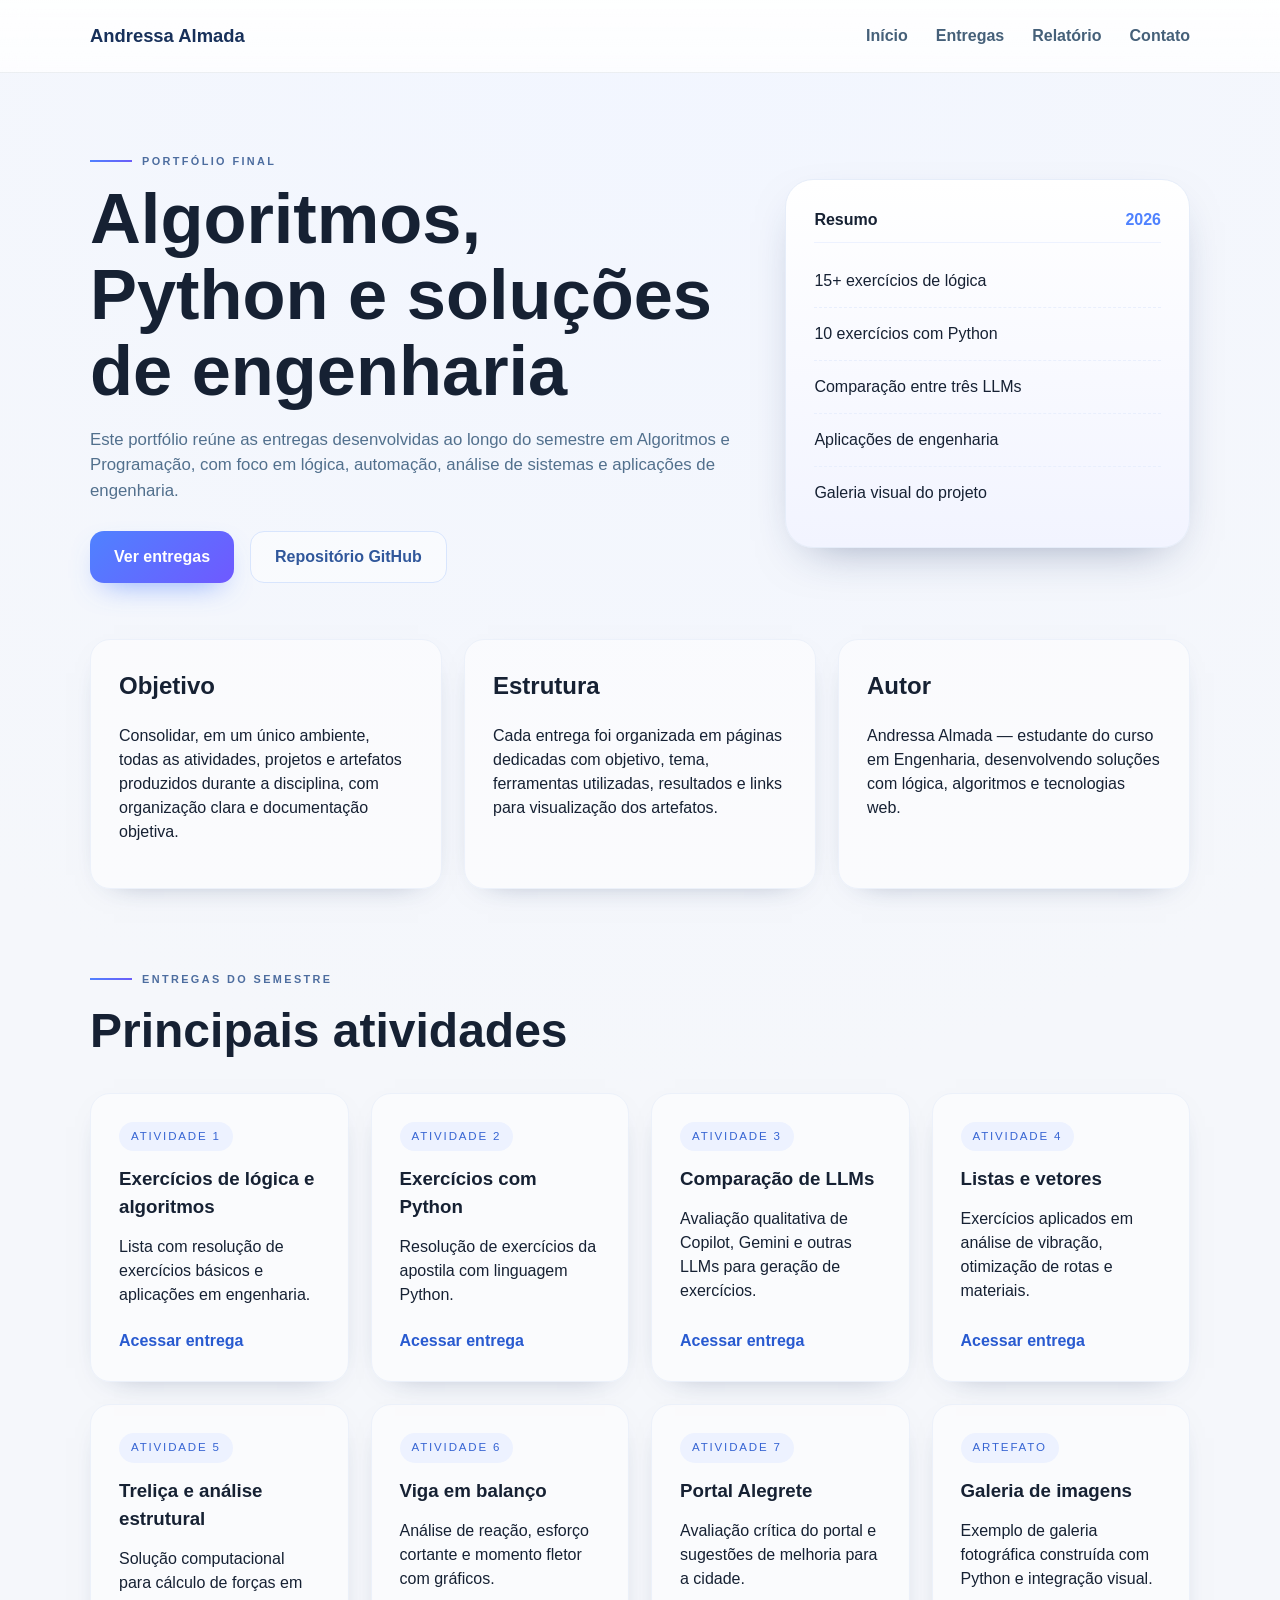
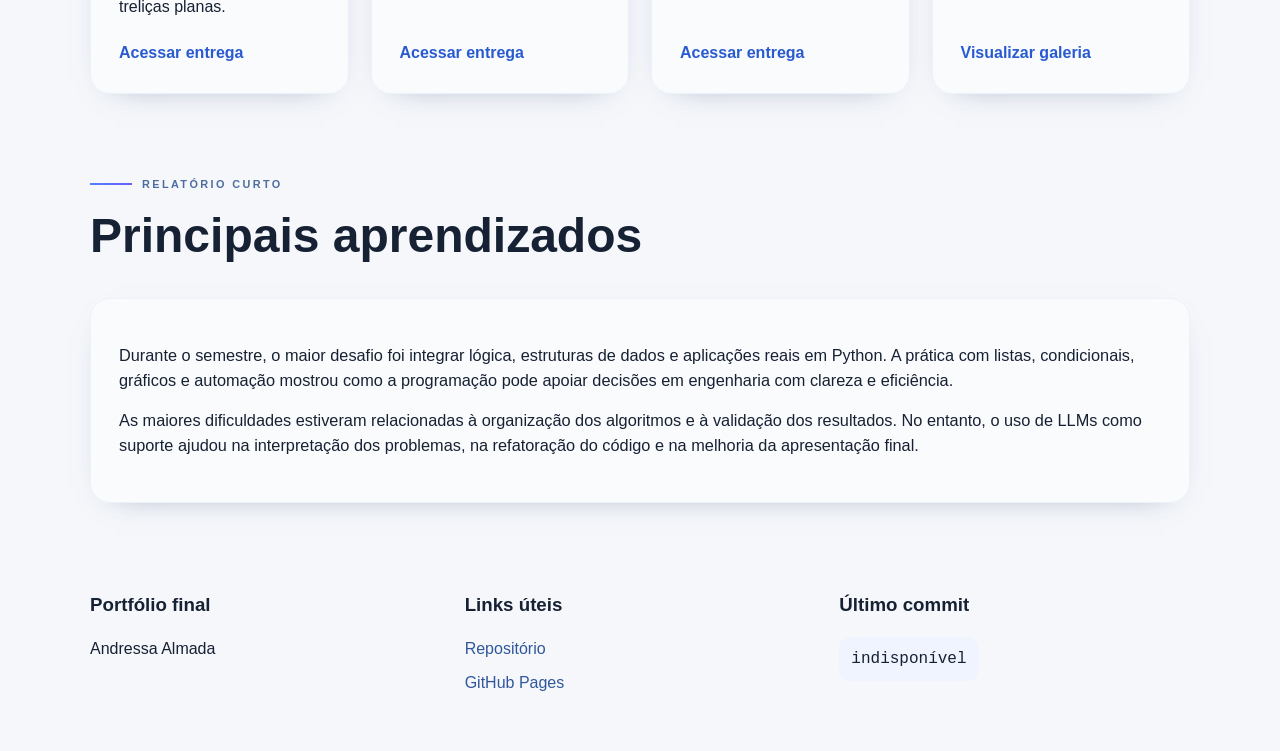
==== index.html @ 1d26ab4d "Finalize portfolio site with organized deliverables" ====
<!DOCTYPE html>
<html lang="pt-BR">
  <head>
    <meta charset="UTF-8" />
    <meta name="viewport" content="width=device-width, initial-scale=1.0" />
    <title>Portfólio de Algoritmos e Programação</title>
    <link rel="stylesheet" href="styles.css" />
  </head>
  <body>
    <div class="page-shell">
      <header class="topbar">
        <div class="container nav-wrap">
          <a class="brand" href="#inicio">Andressa Almada</a>
          <nav class="nav-links" aria-label="Navegação principal">
            <a href="#inicio">Início</a>
            <a href="#entregas">Entregas</a>
            <a href="#relatorio">Relatório</a>
            <a href="#contato">Contato</a>
          </nav>
        </div>
      </header>

      <main>
        <section id="inicio" class="hero">
          <div class="container hero-grid">
            <div class="hero-copy">
              <span class="eyebrow">Portfólio final</span>
              <h1>Algoritmos, Python e soluções de engenharia</h1>
              <p class="hero-text">
                Este portfólio reúne as entregas desenvolvidas ao longo do semestre em
                Algoritmos e Programação, com foco em lógica, automação, análise de
                sistemas e aplicações de engenharia.
              </p>
              <div class="hero-actions">
                <a class="button primary" href="#entregas">Ver entregas</a>
                <a class="button secondary" href="https://github.com/andressaalmada/Portif-lio-Algoritmo-Programa-o" target="_blank" rel="noreferrer">
                  Repositório GitHub
                </a>
              </div>
            </div>
            <aside class="hero-card" aria-label="Resumo do portfólio">
              <div class="hero-card-head">
                <span>Resumo</span>
                <strong>2026</strong>
              </div>
              <ul>
                <li>15+ exercícios de lógica</li>
                <li>10 exercícios com Python</li>
                <li>Comparação entre três LLMs</li>
                <li>Aplicações de engenharia</li>
                <li>Galeria visual do projeto</li>
              </ul>
            </aside>
          </div>
        </section>

        <section class="highlights container">
          <article class="highlight-card">
            <h2>Objetivo</h2>
            <p>
              Consolidar, em um único ambiente, todas as atividades, projetos e
              artefatos produzidos durante a disciplina, com organização clara e
              documentação objetiva.
            </p>
          </article>
          <article class="highlight-card">
            <h2>Estrutura</h2>
            <p>
              Cada entrega foi organizada em páginas dedicadas com objetivo, tema,
              ferramentas utilizadas, resultados e links para visualização dos
              artefatos.
            </p>
          </article>
          <article class="highlight-card">
            <h2>Autor</h2>
            <p>
              Andressa Almada — estudante do curso em Engenharia, desenvolvendo
              soluções com lógica, algoritmos e tecnologias web.
            </p>
          </article>
        </section>

        <section id="entregas" class="deliveries container">
          <div class="section-heading">
            <span class="eyebrow">Entregas do semestre</span>
            <h2>Principais atividades</h2>
          </div>

          <div class="card-grid">
            <article class="delivery-card">
              <span class="card-tag">Atividade 1</span>
              <h3>Exercícios de lógica e algoritmos</h3>
              <p>Lista com resolução de exercícios básicos e aplicações em engenharia.</p>
              <a href="entregas/atividade-1.html">Acessar entrega</a>
            </article>

            <article class="delivery-card">
              <span class="card-tag">Atividade 2</span>
              <h3>Exercícios com Python</h3>
              <p>Resolução de exercícios da apostila com linguagem Python.</p>
              <a href="entregas/atividade-2.html">Acessar entrega</a>
            </article>

            <article class="delivery-card">
              <span class="card-tag">Atividade 3</span>
              <h3>Comparação de LLMs</h3>
              <p>Avaliação qualitativa de Copilot, Gemini e outras LLMs para geração de exercícios.</p>
              <a href="entregas/atividade-3.html">Acessar entrega</a>
            </article>

            <article class="delivery-card">
              <span class="card-tag">Atividade 4</span>
              <h3>Listas e vetores</h3>
              <p>Exercícios aplicados em análise de vibração, otimização de rotas e materiais.</p>
              <a href="entregas/atividade-4.html">Acessar entrega</a>
            </article>

            <article class="delivery-card">
              <span class="card-tag">Atividade 5</span>
              <h3>Treliça e análise estrutural</h3>
              <p>Solução computacional para cálculo de forças em treliças planas.</p>
              <a href="entregas/atividade-5.html">Acessar entrega</a>
            </article>

            <article class="delivery-card">
              <span class="card-tag">Atividade 6</span>
              <h3>Viga em balanço</h3>
              <p>Análise de reação, esforço cortante e momento fletor com gráficos.</p>
              <a href="entregas/atividade-6.html">Acessar entrega</a>
            </article>

            <article class="delivery-card">
              <span class="card-tag">Atividade 7</span>
              <h3>Portal Alegrete</h3>
              <p>Avaliação crítica do portal e sugestões de melhoria para a cidade.</p>
              <a href="entregas/atividade-6.html#portal-alegrete">Acessar entrega</a>
            </article>

            <article class="delivery-card">
              <span class="card-tag">Artefato</span>
              <h3>Galeria de imagens</h3>
              <p>Exemplo de galeria fotográfica construída com Python e integração visual.</p>
              <a href="entregas/galeria-alegrete.html">Visualizar galeria</a>
            </article>
          </div>
        </section>

        <section id="relatorio" class="report container">
          <div class="section-heading">
            <span class="eyebrow">Relatório curto</span>
            <h2>Principais aprendizados</h2>
          </div>
          <div class="report-box">
            <p>
              Durante o semestre, o maior desafio foi integrar lógica, estruturas de dados e
              aplicações reais em Python. A prática com listas, condicionais, gráficos e
              automação mostrou como a programação pode apoiar decisões em engenharia com
              clareza e eficiência.
            </p>
            <p>
              As maiores dificuldades estiveram relacionadas à organização dos algoritmos e à
              validação dos resultados. No entanto, o uso de LLMs como suporte ajudou na
              interpretação dos problemas, na refatoração do código e na melhoria da
              apresentação final.
            </p>
          </div>
        </section>
      </main>

      <footer id="contato" class="footer">
        <div class="container footer-grid">
          <div>
            <h3>Portfólio final</h3>
            <p>Andressa Almada</p>
          </div>
          <div>
            <h3>Links úteis</h3>
            <ul>
              <li><a href="https://github.com/andressaalmada/Portif-lio-Algoritmo-Programa-o" target="_blank" rel="noreferrer">Repositório</a></li>
              <li><a href="https://andressaalmada.github.io/Portif-lio-Algoritmo-Programa-o/" target="_blank" rel="noreferrer">GitHub Pages</a></li>
            </ul>
          </div>
          <div>
            <h3>Último commit</h3>
            <span id="commit-hash" class="commit-hash">Carregando...</span>
          </div>
        </div>
      </footer>
    </div>

    <script src="script.js"></script>
  </body>
</html>
---- styles.css ----
:root {
  color-scheme: light;
  font-family: Inter, 'Segoe UI', Roboto, Helvetica, Arial, sans-serif;
  line-height: 1.5;
  font-weight: 400;
  background: #f5f7fb;
  color: #162133;
}

* {
  box-sizing: border-box;
}

html {
  scroll-behavior: smooth;
}

body {
  margin: 0;
  background:
    radial-gradient(circle at top, #f2f6ff, #f5f7fb 45%),
    linear-gradient(180deg, #eff3ff 0%, #f8fbff 100%);
}

img {
  max-width: 100%;
}

a {
  text-decoration: none;
}

.page-shell {
  min-height: 100vh;
}

.container {
  width: min(1100px, calc(100vw - 48px));
  margin: 0 auto;
}

.topbar {
  position: sticky;
  top: 0;
  z-index: 10;
  background: linear-gradient(180deg, rgba(255,255,255,0.92), rgba(255,255,255,0.76));
  backdrop-filter: blur(14px);
  border-bottom: 1px solid rgba(24, 50, 91, 0.08);
}

.nav-wrap {
  display: flex;
  align-items: center;
  justify-content: space-between;
  min-height: 72px;
}

.brand {
  font-size: 1.15rem;
  font-weight: 800;
  color: #17305a;
}

.nav-links {
  display: flex;
  gap: 28px;
}

.nav-links a {
  font-weight: 600;
  color: #456079;
}

.nav-links a:hover,
.nav-links a:focus-visible {
  color: #1f4dd8;
}

.hero {
  padding: 72px 0 48px;
}

.hero-grid {
  display: grid;
  align-items: center;
  grid-template-columns: 1.6fr 1fr;
  gap: 48px;
}

.hero-copy h1 {
  font-size: clamp(2.7rem, 6vw, 4.4rem);
  line-height: 1.08;
  margin: 12px 0 18px;
}

.eyebrow {
  display: inline-flex;
  align-items: center;
  gap: 10px;
  font-weight: 700;
  text-transform: uppercase;
  letter-spacing: 0.22em;
  font-size: 0.68rem;
  color: #4d6d9f;
}

.eyebrow::before {
  content: '';
  display: inline-block;
  width: 42px;
  height: 2px;
  background: linear-gradient(135deg, #4f82ff, #6c5cf8);
}

.hero-text {
  font-size: 1.05rem;
  color: #52708d;
  max-width: 50rem;
}

.hero-actions {
  display: flex;
  flex-wrap: wrap;
  gap: 16px;
  margin-top: 28px;
}

.button {
  display: inline-flex;
  align-items: center;
  justify-content: center;
  min-height: 52px;
  padding: 0 24px;
  border-radius: 14px;
  font-weight: 700;
}

.button.primary {
  background: linear-gradient(135deg, #4f82ff, #6f59ff);
  color: #fff;
  box-shadow: 0 12px 30px -14px rgba(79, 130, 255, 0.8);
}

.button.secondary {
  border: 1px solid #d8e5fd;
  color: #30579b;
  background: rgba(255,255,255,0.5);
}

.hero-card {
  background: linear-gradient(180deg, #ffffff, #f2f4ff);
  border: 1px solid #e6edf9;
  border-radius: 28px;
  padding: 28px;
  box-shadow: 0 18px 50px -25px rgba(28, 50, 99, 0.5);
}

.hero-card-head {
  display: flex;
  align-items: center;
  justify-content: space-between;
  padding-bottom: 10px;
  margin-bottom: 12px;
  border-bottom: 1px solid #edf2ff;
}

.hero-card-head span {
  font-weight: 700;
}

.hero-card-head strong {
  color: #4f82ff;
}

.hero-card ul {
  list-style: none;
  padding: 0;
  margin: 0;
}

.hero-card li {
  padding: 14px 0;
  border-bottom: 1px dashed #e9effd;
}

.hero-card li:last-child {
  border-bottom: none;
}

.highlights {
  display: grid;
  grid-template-columns: repeat(3, minmax(0, 1fr));
  gap: 22px;
  margin-top: 8px;
}

.highlight-card,
.delivery-card,
.report-box,
.page-card {
  background: rgba(255, 255, 255, 0.54);
  border: 1px solid #ecf1fa;
  border-radius: 20px;
  padding: 28px;
  box-shadow: 0 10px 32px -24px rgba(27, 50, 94, 0.6);
}

.highlight-card h2 {
  margin-top: 0;
}

.section-heading {
  margin: 74px 0 26px;
}

.section-heading h2 {
  margin: 8px 0 0;
  font-size: clamp(2.2rem, 4vw, 3rem);
}

.card-grid {
  display: grid;
  grid-template-columns: repeat(4, minmax(0, 1fr));
  gap: 22px;
}

.delivery-card {
  display: flex;
  flex-direction: column;
  gap: 14px;
}

.card-tag {
  display: inline-block;
  width: fit-content;
  padding: 6px 12px;
  background: #edf2ff;
  color: #3765d3;
  border-radius: 999px;
  font-size: 0.72rem;
  text-transform: uppercase;
  letter-spacing: 0.16em;
}

.delivery-card h3 {
  margin: 0;
}

.delivery-card p {
  margin: 0;
  flex: 1;
}

.delivery-card a {
  display: inline-flex;
  margin-top: 8px;
  font-weight: 700;
  color: #285ad0;
}

.report {
  padding-bottom: 60px;
}

.report-box p {
  font-size: 1.02rem;
}

.footer {
  padding: 28px 0 40px;
}

.footer-grid {
  display: grid;
  grid-template-columns: repeat(3, minmax(0, 1fr));
  gap: 24px;
}

.footer h3 {
  margin-top: 0;
}

.footer ul {
  list-style: none;
  padding: 0;
}

.footer li + li {
  margin-top: 10px;
}

.footer a {
  color: #30579b;
}

.commit-hash {
  display: inline-block;
  font-family: 'Courier New', monospace;
  background: #f0f4ff;
  padding: 10px 12px;
  border-radius: 12px;
}

.page-hero {
  padding: 52px 0 24px;
}

.page-content {
  padding-bottom: 56px;
}

.page-card h1,
.page-card h2,
.page-card h3 {
  margin-top: 0;
}

.page-card ul {
  padding-left: 1.2rem;
}

.page-card .grid-two {
  display: grid;
  grid-template-columns: repeat(2, minmax(0, 1fr));
  gap: 22px;
}

.callout {
  margin: 18px 0;
  padding: 18px;
  border-left: 4px solid #4f82ff;
  background: #f6f9ff;
}

@media (max-width: 900px) {
  .hero-grid,
  .highlights,
  .card-grid,
  .footer-grid,
  .page-card .grid-two {
    grid-template-columns: repeat(2, minmax(0, 1fr));
  }

  .hero-grid {
    grid-template-columns: 1fr;
  }
}

@media (max-width: 640px) {
  .container {
    width: min(100vw - 28px, 1100px);
  }

  .nav-wrap {
    flex-direction: column;
    padding: 14px 0;
    gap: 10px;
  }

  .nav-links {
    width: 100%;
    justify-content: center;
    gap: 16px;
    flex-wrap: wrap;
  }

  .highlights,
  .card-grid,
  .footer-grid,
  .page-card .grid-two {
    grid-template-columns: 1fr;
  }

  .hero {
    padding-top: 40px;
  }
}
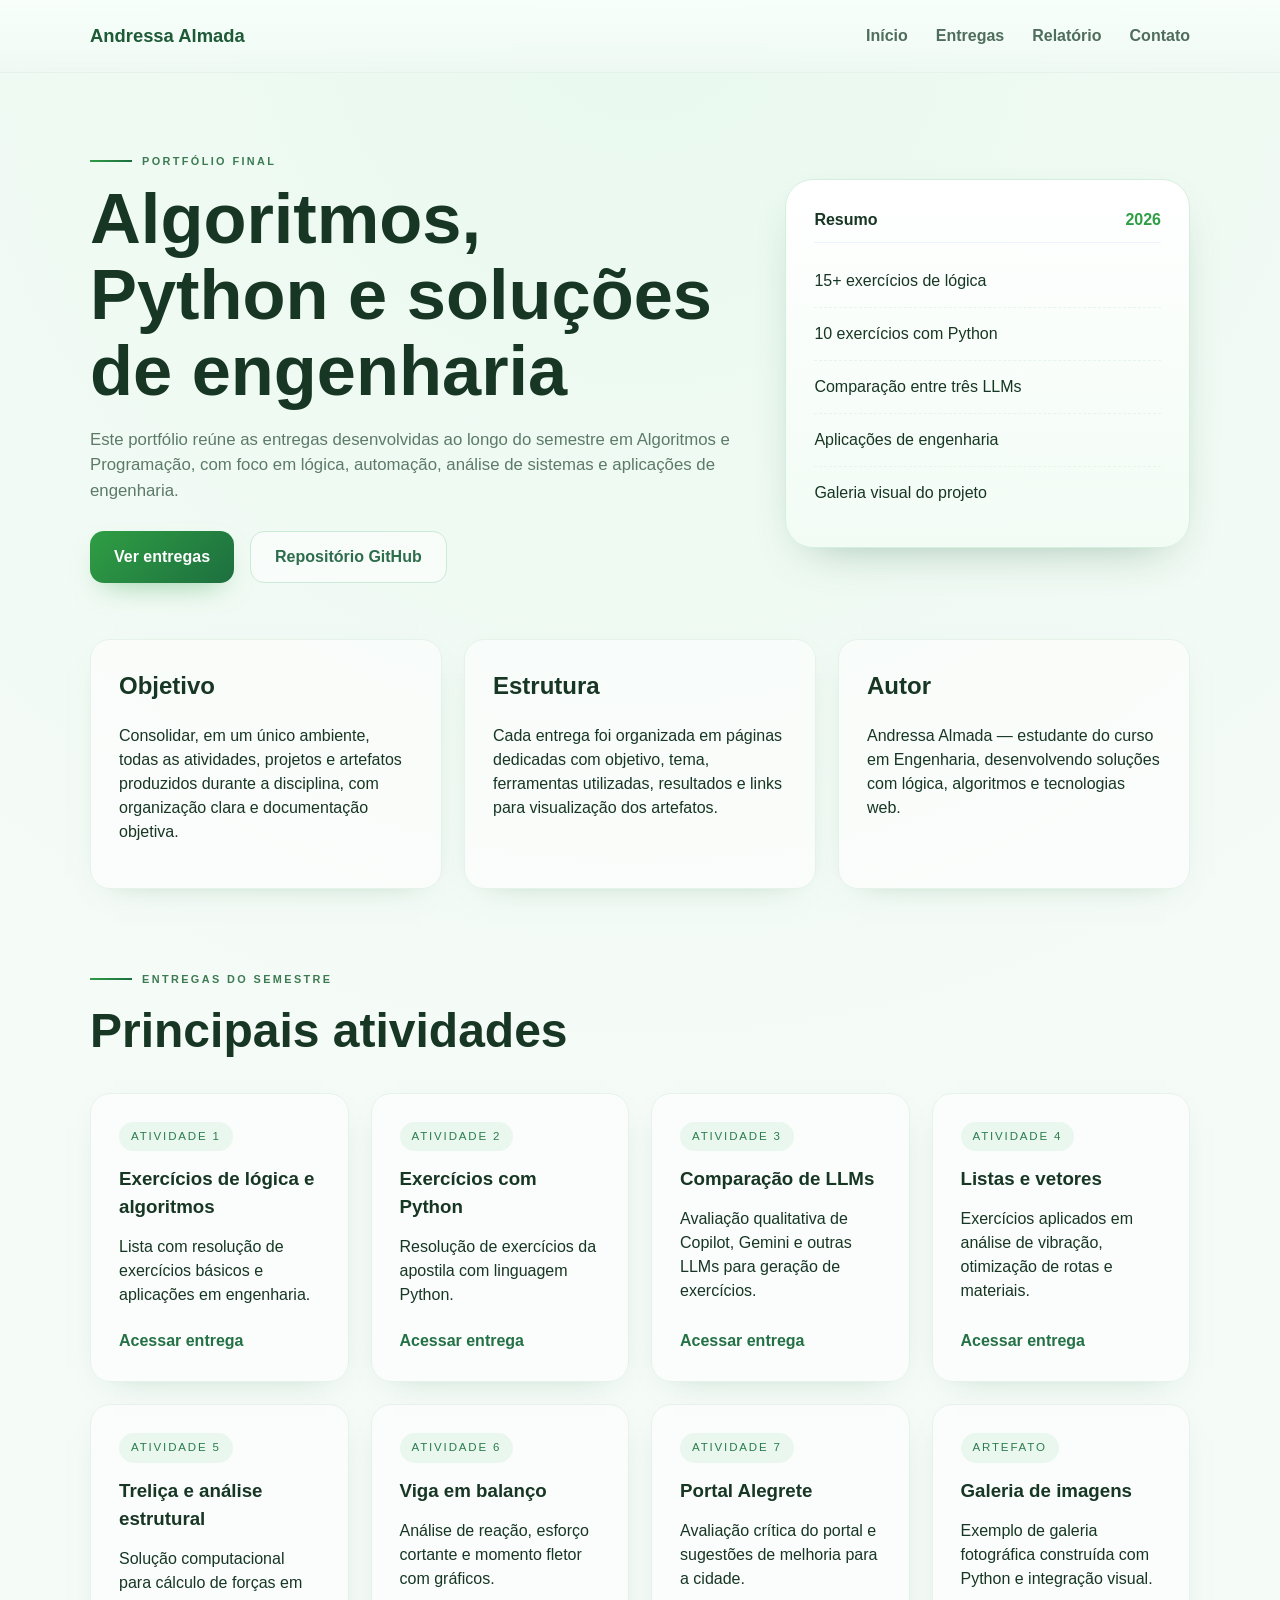
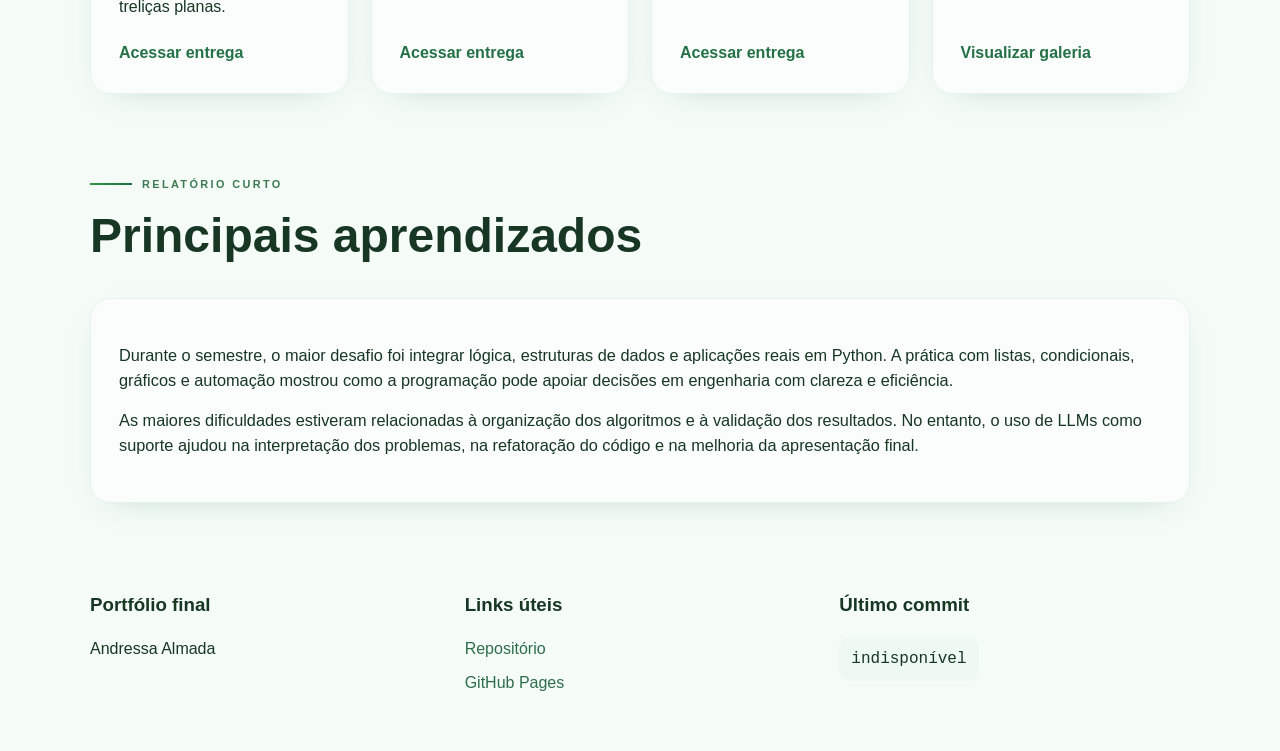
==== commit 18886529: "Add complete activity listing" ====
--- a/index.html
+++ b/index.html
@@ -133,7 +133,7 @@
               <span class="card-tag">Atividade 7</span>
               <h3>Portal Alegrete</h3>
               <p>Avaliação crítica do portal e sugestões de melhoria para a cidade.</p>
-              <a href="entregas/atividade-6.html#portal-alegrete">Acessar entrega</a>
+              <a href="entregas/atividade-7.html">Acessar entrega</a>
             </article>
 
             <article class="delivery-card">
--- a/styles.css
+++ b/styles.css
@@ -3,8 +3,8 @@
   font-family: Inter, 'Segoe UI', Roboto, Helvetica, Arial, sans-serif;
   line-height: 1.5;
   font-weight: 400;
-  background: #f5f7fb;
-  color: #162133;
+  background: #f4fbf7;
+  color: #173624;
 }
 
 * {
@@ -18,8 +18,8 @@
 body {
   margin: 0;
   background:
-    radial-gradient(circle at top, #f2f6ff, #f5f7fb 45%),
-    linear-gradient(180deg, #eff3ff 0%, #f8fbff 100%);
+    radial-gradient(circle at top, #e9f9ef, #f5fbf7 45%),
+    linear-gradient(180deg, #effaf4 0%, #f8fff9 100%);
 }
 
 img {
@@ -43,9 +43,9 @@
   position: sticky;
   top: 0;
   z-index: 10;
-  background: linear-gradient(180deg, rgba(255,255,255,0.92), rgba(255,255,255,0.76));
+  background: linear-gradient(180deg, rgba(248, 255, 251, 0.94), rgba(239, 248, 243, 0.82));
   backdrop-filter: blur(14px);
-  border-bottom: 1px solid rgba(24, 50, 91, 0.08);
+  border-bottom: 1px solid rgba(33, 87, 56, 0.08);
 }
 
 .nav-wrap {
@@ -58,7 +58,7 @@
 .brand {
   font-size: 1.15rem;
   font-weight: 800;
-  color: #17305a;
+  color: #1d5a36;
 }
 
 .nav-links {
@@ -68,12 +68,12 @@
 
 .nav-links a {
   font-weight: 600;
-  color: #456079;
+  color: #4f6d5d;
 }
 
 .nav-links a:hover,
 .nav-links a:focus-visible {
-  color: #1f4dd8;
+  color: #1f7a46;
 }
 
 .hero {
@@ -101,7 +101,7 @@
   text-transform: uppercase;
   letter-spacing: 0.22em;
   font-size: 0.68rem;
-  color: #4d6d9f;
+  color: #3c7a52;
 }
 
 .eyebrow::before {
@@ -109,12 +109,12 @@
   display: inline-block;
   width: 42px;
   height: 2px;
-  background: linear-gradient(135deg, #4f82ff, #6c5cf8);
+  background: linear-gradient(135deg, #2f9e44, #1b6d40);
 }
 
 .hero-text {
   font-size: 1.05rem;
-  color: #52708d;
+  color: #5d7a68;
   max-width: 50rem;
 }
 
@@ -136,23 +136,23 @@
 }
 
 .button.primary {
-  background: linear-gradient(135deg, #4f82ff, #6f59ff);
+  background: linear-gradient(135deg, #2f9e44, #1d6f3f);
   color: #fff;
-  box-shadow: 0 12px 30px -14px rgba(79, 130, 255, 0.8);
+  box-shadow: 0 12px 30px -14px rgba(47, 158, 68, 0.6);
 }
 
 .button.secondary {
-  border: 1px solid #d8e5fd;
-  color: #30579b;
-  background: rgba(255,255,255,0.5);
+  border: 1px solid #cbead7;
+  color: #2d6d4b;
+  background: rgba(255,255,255,0.56);
 }
 
 .hero-card {
-  background: linear-gradient(180deg, #ffffff, #f2f4ff);
-  border: 1px solid #e6edf9;
+  background: linear-gradient(180deg, #ffffff, #f2fcf5);
+  border: 1px solid #d5efdf;
   border-radius: 28px;
   padding: 28px;
-  box-shadow: 0 18px 50px -25px rgba(28, 50, 99, 0.5);
+  box-shadow: 0 18px 50px -25px rgba(33, 100, 59, 0.45);
 }
 
 .hero-card-head {
@@ -169,7 +169,7 @@
 }
 
 .hero-card-head strong {
-  color: #4f82ff;
+  color: #2f9e44;
 }
 
 .hero-card ul {
@@ -180,7 +180,7 @@
 
 .hero-card li {
   padding: 14px 0;
-  border-bottom: 1px dashed #e9effd;
+  border-bottom: 1px dashed #e7f5ec;
 }
 
 .hero-card li:last-child {
@@ -198,11 +198,11 @@
 .delivery-card,
 .report-box,
 .page-card {
-  background: rgba(255, 255, 255, 0.54);
-  border: 1px solid #ecf1fa;
+  background: rgba(255, 255, 255, 0.58);
+  border: 1px solid #e6f3ea;
   border-radius: 20px;
   padding: 28px;
-  box-shadow: 0 10px 32px -24px rgba(27, 50, 94, 0.6);
+  box-shadow: 0 10px 32px -24px rgba(31, 122, 70, 0.5);
 }
 
 .highlight-card h2 {
@@ -234,8 +234,8 @@
   display: inline-block;
   width: fit-content;
   padding: 6px 12px;
-  background: #edf2ff;
-  color: #3765d3;
+  background: #eaf7ef;
+  color: #2c7d4d;
   border-radius: 999px;
   font-size: 0.72rem;
   text-transform: uppercase;
@@ -255,7 +255,7 @@
   display: inline-flex;
   margin-top: 8px;
   font-weight: 700;
-  color: #285ad0;
+  color: #247146;
 }
 
 .report {
@@ -290,13 +290,13 @@
 }
 
 .footer a {
-  color: #30579b;
+  color: #2d6d4b;
 }
 
 .commit-hash {
   display: inline-block;
   font-family: 'Courier New', monospace;
-  background: #f0f4ff;
+  background: #edf9f2;
   padding: 10px 12px;
   border-radius: 12px;
 }
@@ -328,8 +328,8 @@
 .callout {
   margin: 18px 0;
   padding: 18px;
-  border-left: 4px solid #4f82ff;
-  background: #f6f9ff;
+  border-left: 4px solid #2f9e44;
+  background: #f3fbf6;
 }
 
 @media (max-width: 900px) {
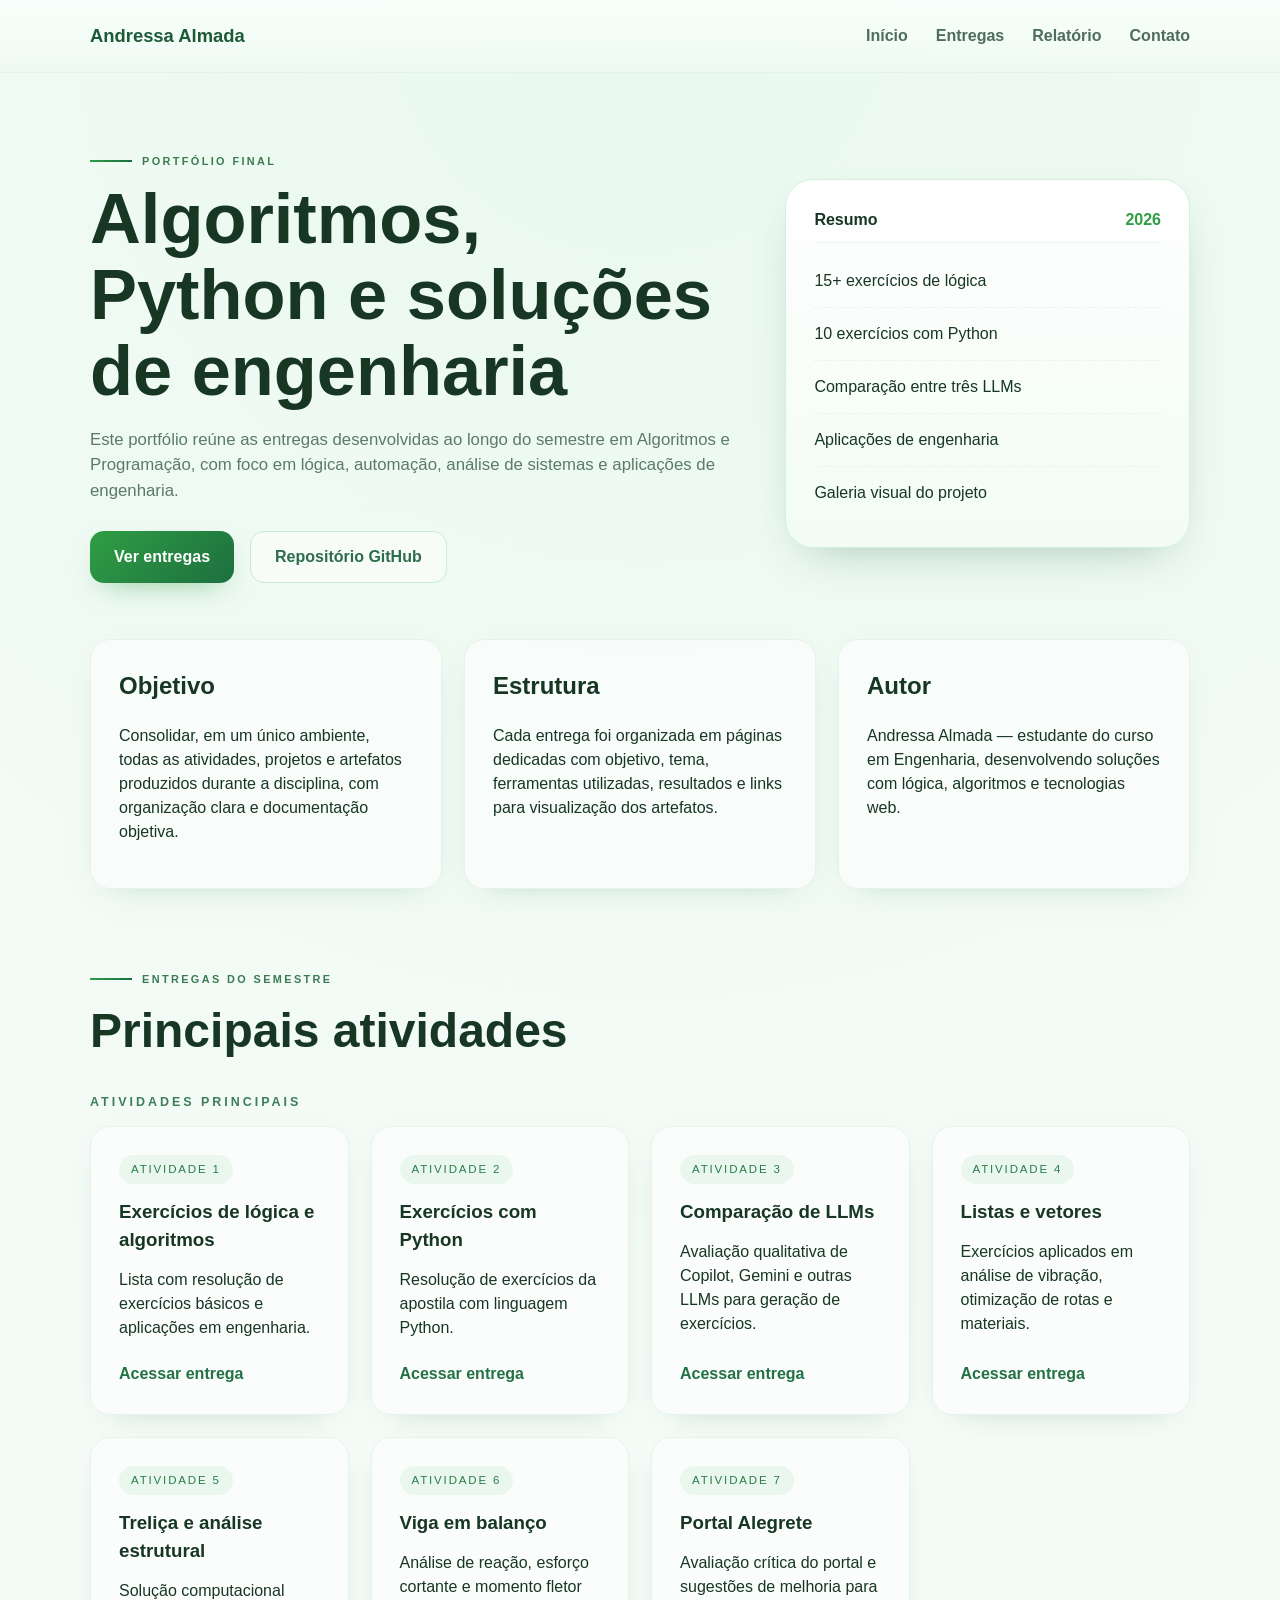
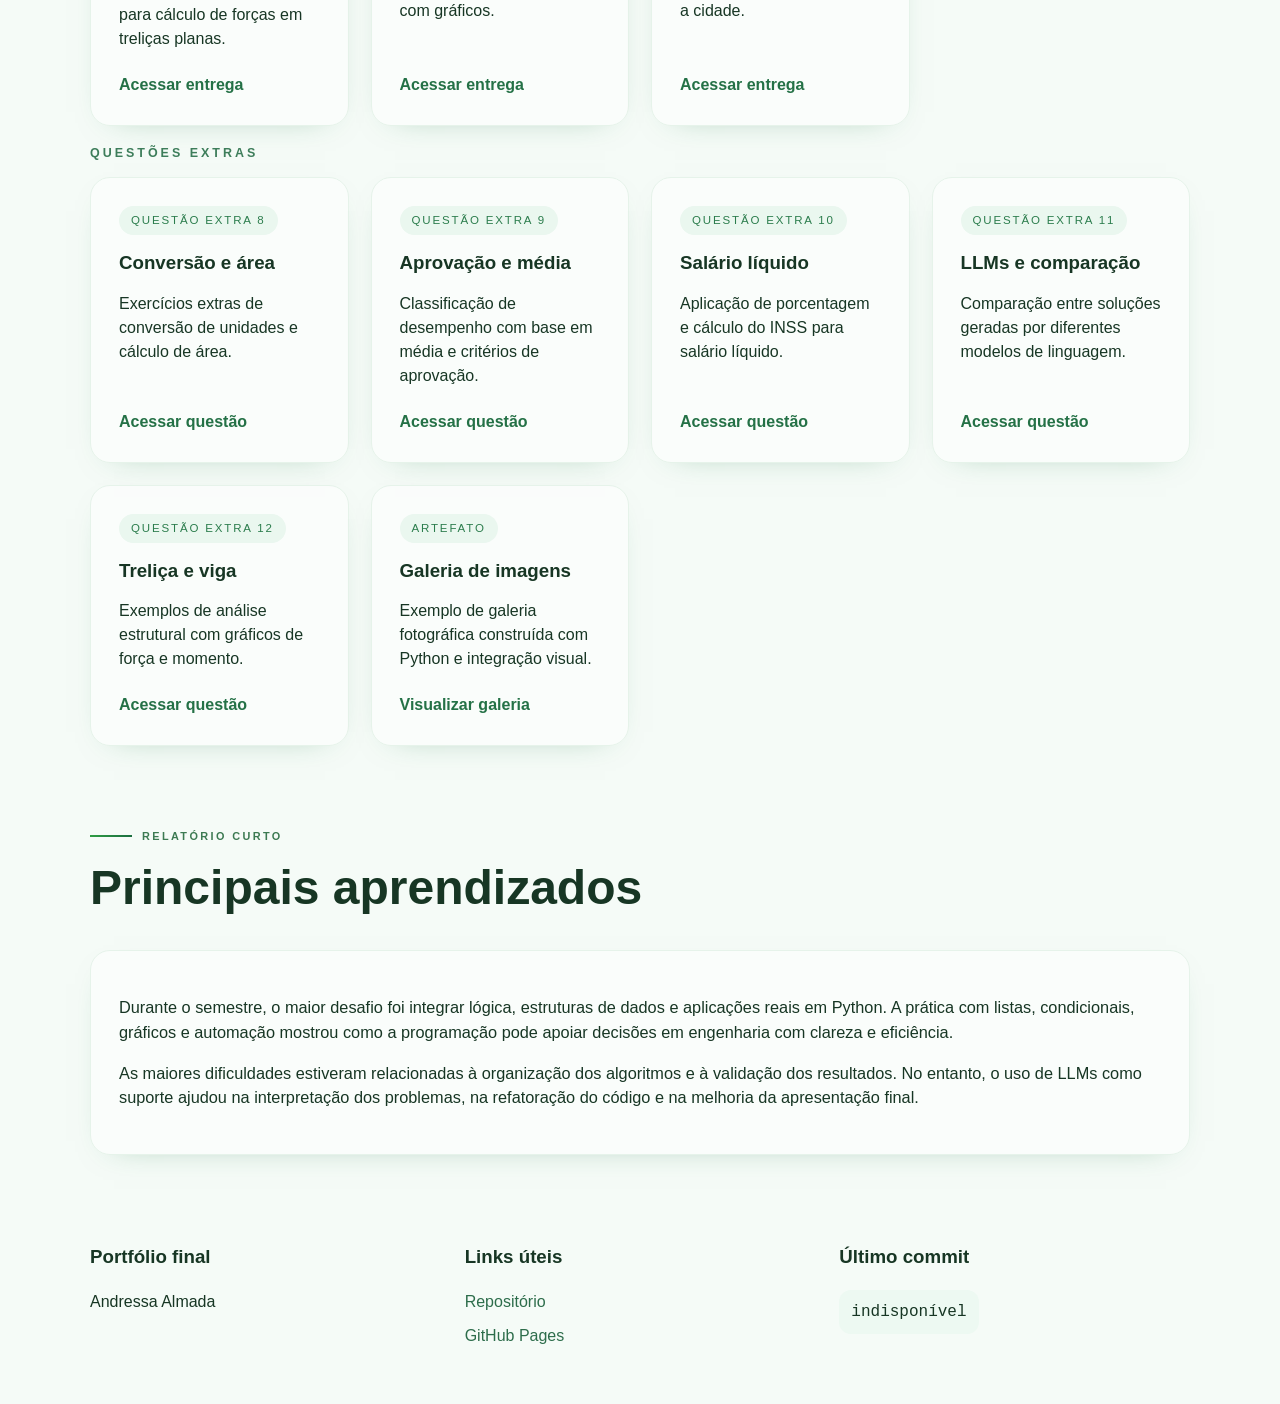
==== commit 56bfee86: "Atualiza portfolio com entregas e galeria" ====
--- a/index.html
+++ b/index.html
@@ -86,6 +86,7 @@
             <h2>Principais atividades</h2>
           </div>
 
+          <div class="section-subtitle">Atividades principais</div>
           <div class="card-grid">
             <article class="delivery-card">
               <span class="card-tag">Atividade 1</span>
@@ -134,6 +135,44 @@
               <h3>Portal Alegrete</h3>
               <p>Avaliação crítica do portal e sugestões de melhoria para a cidade.</p>
               <a href="entregas/atividade-7.html">Acessar entrega</a>
+            </article>
+          </div>
+
+          <div class="section-subtitle">Questões extras</div>
+          <div class="card-grid">
+            <article class="delivery-card">
+              <span class="card-tag">Questão extra 8</span>
+              <h3>Conversão e área</h3>
+              <p>Exercícios extras de conversão de unidades e cálculo de área.</p>
+              <a href="entregas/atividade-1.html">Acessar questão</a>
+            </article>
+
+            <article class="delivery-card">
+              <span class="card-tag">Questão extra 9</span>
+              <h3>Aprovação e média</h3>
+              <p>Classificação de desempenho com base em média e critérios de aprovação.</p>
+              <a href="entregas/atividade-1.html">Acessar questão</a>
+            </article>
+
+            <article class="delivery-card">
+              <span class="card-tag">Questão extra 10</span>
+              <h3>Salário líquido</h3>
+              <p>Aplicação de porcentagem e cálculo do INSS para salário líquido.</p>
+              <a href="entregas/atividade-2.html">Acessar questão</a>
+            </article>
+
+            <article class="delivery-card">
+              <span class="card-tag">Questão extra 11</span>
+              <h3>LLMs e comparação</h3>
+              <p>Comparação entre soluções geradas por diferentes modelos de linguagem.</p>
+              <a href="entregas/atividade-3.html">Acessar questão</a>
+            </article>
+
+            <article class="delivery-card">
+              <span class="card-tag">Questão extra 12</span>
+              <h3>Treliça e viga</h3>
+              <p>Exemplos de análise estrutural com gráficos de força e momento.</p>
+              <a href="entregas/atividade-5.html">Acessar questão</a>
             </article>
 
             <article class="delivery-card">
--- a/styles.css
+++ b/styles.css
@@ -216,6 +216,15 @@
 .section-heading h2 {
   margin: 8px 0 0;
   font-size: clamp(2.2rem, 4vw, 3rem);
+}
+
+.section-subtitle {
+  margin: 18px 0 14px;
+  font-size: 0.78rem;
+  font-weight: 800;
+  text-transform: uppercase;
+  letter-spacing: 0.24em;
+  color: #3d7d5a;
 }
 
 .card-grid {
@@ -319,6 +328,30 @@
   padding-left: 1.2rem;
 }
 
+.page-card pre {
+  margin: 12px 0 20px;
+  padding: 16px;
+  background: #0f1720;
+  border: 1px solid #203245;
+  border-radius: 14px;
+  overflow-x: auto;
+}
+
+.page-card code {
+  font-family: 'Cascadia Code', 'Fira Code', 'Consolas', monospace;
+  font-size: 0.92rem;
+  line-height: 1.5;
+  color: #e6f6ed;
+}
+
+.page-card ol {
+  padding-left: 1.4rem;
+}
+
+.page-card li + li {
+  margin-top: 14px;
+}
+
 .page-card .grid-two {
   display: grid;
   grid-template-columns: repeat(2, minmax(0, 1fr));
